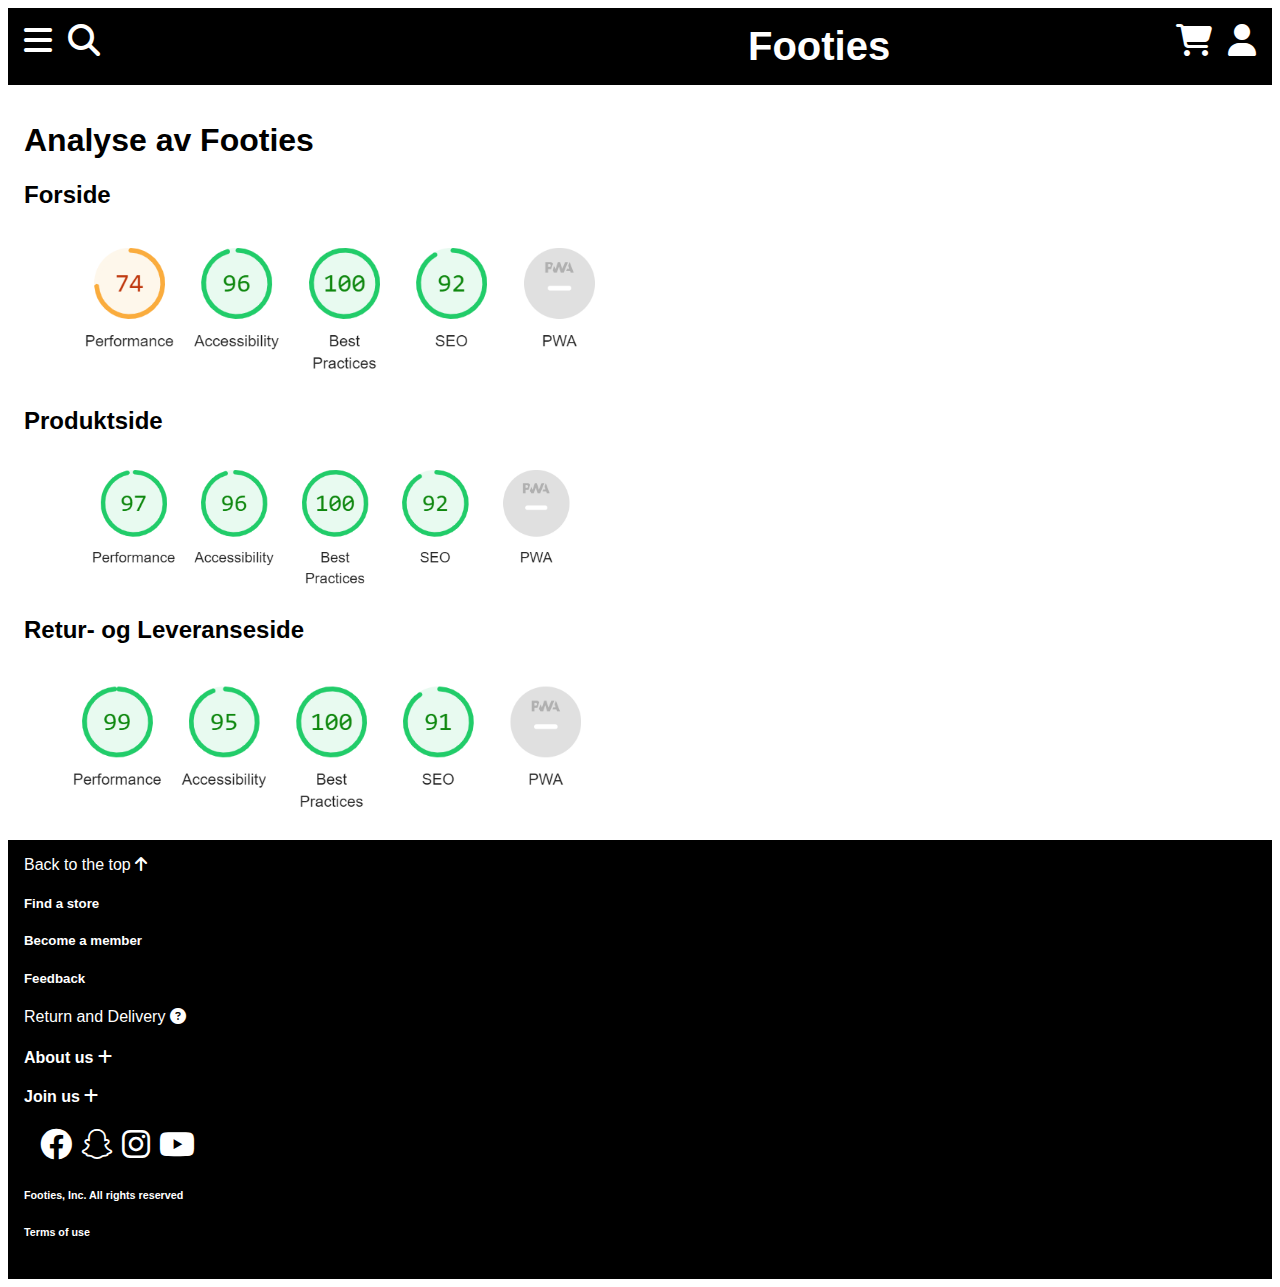
==== html/analyse.html @ 05859569 "Lagde analyseside" ====
<!DOCTYPE html>
<html lang="en">
<head>
    <meta charset="UTF-8">
    <meta name="viewport" content="width=device-width, initial-scale=1.0">
    <link rel="stylesheet" href="css/style.css" type="text/css">
    <link rel="stylesheet" href="https://necolas.github.io/normalize.css/8.0.1/normalize.css" type="text/css">
    <link href="css/font/css/fontawesome.css" rel="stylesheet">
    <link href="css/font/css/brands.css" rel="stylesheet">
    <link href="css/font/css/solid.css" rel="stylesheet">
    <link rel="stylesheet" href="css/style.css" type="text/css">
    <title>Analyse av Footies</title>
</head>
<body>
    <div id="grid-container">
    <header>
        <nav>
            <div>
                <i id="ham" class="fa-solid fa-bars"></i>
                <i id="search" class="fa-solid fa-magnifying-glass"></i>
                <a href="index.html" id="logo">Footies</a>
            </div>
            <div>
                <i id="vogn" class="fa-solid fa-cart-shopping"></i>
                <i class="fa-solid fa-user"></i>
            </div>
            <ul class="navbar">
                <li><a href="index.html">Home</a></li>
                <li><a href="produkt.html">Products</a></li>
                <li><a href="retur.html">Return and delivery</a></li>
                <li><a href="analyse.html">Analyse</a></li>
            </ul>
        </nav> 
    </header>
    <main>
        <h1>Analyse av Footies</h1>
        <Section>
            <h2>Forside</h2>
            <img src="img/Skjermbilde 2023-11-08 145006.png" alt="Lighthouse forside" style="width: 50%;">
        </Section>
        <Section>
            <h2>Produktside</h2>
            <img src="img/Skjermbilde 2023-11-08 145121.png" alt="Lighthouse produktside" style="width: 50%;">
        </Section>
        <Section>
            <h2>Retur- og Leveranseside</h2>
            <img src="img/Skjermbilde 2023-11-08 150251.png" alt="Lighthouse returside" style="width: 50%;">
        </Section>
    </main>
    <footer>
        <section class="backtotop">
            <a href="index.html" id="pageup">Back to the top <i class="fa-solid fa-arrow-up"></i></a>
        </section>
        <section class="Footer-top">
            <h5>Find a store</h5>
            <h5>Become a member</h5>
            <h5>Feedback</h5>
            <a href="retur.html" id="retur">Return and Delivery <i class="fa-solid fa-circle-question"></i></a>
        </section>
        <section class="footer2">
            <h4>About us <i class="fa-solid fa-plus"></i></h4>
            <h4>Join us <i class="fa-solid fa-plus"></i></h4>
        </section>
        <Section class="social-media">
            <i class="fa-brands fa-facebook"></i>
            <i class="fa-brands fa-snapchat"></i>
            <i class="fa-brands fa-instagram"></i>
            <i class="fa-brands fa-youtube"></i>
        </Section>
        <section>
            <h6>Footies, Inc. All rights reserved</h6>
            <h6>Terms of use</h6>
        </section>
    </footer>
    </div>

    <script>
        
        let x = document.querySelector(".navbar")
       
        document.getElementById("ham").addEventListener("click", (e)=>{
            
            if (x.className === "navbar") {
                x.className += " responsive";
            } else {
                x.className = "navbar"
            }
        })
    </script>
</body>
</html>
---- html/css/style.css ----
*{
    box-sizing: border-box;
}

/*designet for iphone 11 pro max */
/*bilder tatt fra pixabay*/
body{
    font-family: Arial, Helvetica, sans-serif;
}

#grid-container{
    display: grid;
    grid-template-areas: "header" "main" "footer";
}

header, main, footer{
    padding: 1rem;
}

header{
    font-size: 1.5rem;
    font-weight: 600;
    grid-area: header;
    background-color: #000;
    text-align: center;
    color: #fff;
}

header nav{
    display: flex;
    justify-content: space-between;
    position: relative;
}

header nav div{
    display: flex;
    gap: 1rem;
    font-size: 2rem;
    text-align: center;
}

#logo{
    text-decoration: none;
    font-size: 2rem;
    text-align: center;
    color: #fff;
    margin-left: 2.5rem;
}  

.navbar{
    display: none;
}

.responsive{
    display: flex;
    flex-direction: row;
    position: absolute;
    background-color: #242424;
    margin: 0;
    padding: 0;
    top: 40px;
    width: 100%;
    list-style: none;
}

.responsive a{
    color: #fff;
    display: inline-block;
    padding: 1rem;
    text-decoration: none;  
}

.flex-section{
    position: relative;
    text-align: center;
}

#shophere{
    font-size: 2rem;
    color: #000;
    position: relative;
    bottom: 60px;
    background-color: #fff;
    border-radius: 10px;
    text-decoration: none;
}

.flex-section-2{
    position: relative;
    text-align: center;
}

#fallsale{
    font-size: 2rem;
    color: #000;
    position: relative;
    bottom: 60px;
    background-color: #fff;
    border-radius: 10px;
    text-decoration: none;
}

.column{
    position: relative;
    text-align: center;
}

#men{
    font-size: 1.5rem;
    color: #000;
    position: relative;
    bottom: 30px;
    background-color: #fff;
    border-radius: 10px;
    text-decoration: none;
}

#women{
    font-size: 1.5rem;
    color: #000;
    position: relative;
    bottom: 30px;
    background-color: #fff;
    border-radius: 10px;
    text-decoration: none;
}

.secondcolumn{
    position: relative;
    text-align: center;
}

#kids{
    font-size: 1.5rem;
    color: #000;
    position: relative;
    bottom: 30px;
    background-color: #fff;
    border-radius: 10px;
    text-decoration: none;
}

#news{
    font-size: 1.5rem;
    color: #000;
    position: relative;
    bottom: 30px;
    background-color: #fff;
    border-radius: 10px;
    text-decoration: none;
}

main{
    grid-area: main;
}

main section img{
    width: 100%;
    max-height: 300px;
    margin-top: 10px;
}

.row{
    display: flex;
}

.column{
    flex: 50%;
    padding: 5px;
}

.secondrow{
    display: flex;
}

.secondcolumn{
    flex: 50%;
    padding: 5px;
}

footer{
    grid-area: footer;
    background-color: #000;
    color: #fff;
}

#retur{
    text-decoration: none;
    color: #fff;
}

#pageup{
    text-decoration: none;
    color: #fff;
}

.social-media{
    font-size: 2rem;
    padding-inline: 1rem;
}

.footer2{
    padding-top: 0.1rem;
}

/* Designet for desktop*/ 
@media only screen and (min-width: 760px) {
    #grid-container{
        grid-template-areas: "header header header" "main main main" "footer footer footer"
    }

    #logo{
        display: flex;
        padding-left: 37rem;
        font-size: 2.5rem;
    }

    .navbar{
        display: none;
    }

    .responsive{
        display: flex;
        flex-direction: row;
        position: absolute;
        background-color: #242424;
        margin: 0;
        padding: 0;
        top: 40px;
        width: 100%;
        list-style: none;
    }
    
    .responsive a{
        color: #fff;
        display: inline-block;
        padding: 1rem;
        text-decoration: none;  
    }

    .startside{
        display: flex;
        flex-direction: row;
    }

    .desktop{
        display: flex;
        flex-direction: row;
        padding: 1rem;
        gap: 1rem;
        text-align: center;
    }

    .flex-section{
        width: 50%;
        padding: 2rem; 
    }

    .flex-section-2{
        width: 50%;
        padding: 2rem;
    }

    .rader{
        flex-direction: row;
        display: flex;
        width: 100%;
        gap: 5rem;
    }

    .fourway{
        display: flex;
        flex-direction: row;
        width: 100%;
        padding: 1rem;
        gap: 2rem;
        float: right;
        color: #fff;
    }

    .secondfourway{
        display: flex;
        flex-direction: row;
        width: 100%;
        padding: 1rem;
        gap: 3rem;
        float: right;
        color: #fff;
    }

    .filter{
        display: none;
    }
}

#filter{
    font-size: 1.5rem;
    color: #fff;
}

#sortby{
    font-size: 1.5rem;
    color: #fff;
}

.rowproducts{
    display: flex;
    color: #fff;
}

.columnproducts{
    flex: 50%;
    padding: 5px;
    line-height: 0.2;
    color: #fff;
}

.rowproducts2{
    display: flex;
    color: #fff;
}

.columnproducts2{
    flex: 50%;
    padding: 5px;
    line-height: 0.2;
    color: #fff;
}

.rowproducts3{
    display: flex;
    color: #fff;
}

.columnproducts3{
    flex: 50%;
    padding: 5px;
    line-height: 0.2;
    color: #fff;
}

.rowproducts4{
    display: flex;
    color: #fff;
}

.columnproducts4{
    flex: 50%;
    padding: 5px;
    line-height: 0.2
}

@media only screen and (max-width: 760px) {
    
    .desktop{
        display: none;
    }

    .filtermenu{
        display: none;
    }

    .sortbymenu{
        display: none;
    }
}
---- html/css/font/css/brands.css ----
/*!
 * Font Awesome Free 6.4.2 by @fontawesome - https://fontawesome.com
 * License - https://fontawesome.com/license/free (Icons: CC BY 4.0, Fonts: SIL OFL 1.1, Code: MIT License)
 * Copyright 2023 Fonticons, Inc.
 */
:root, :host {
  --fa-style-family-brands: 'Font Awesome 6 Brands';
  --fa-font-brands: normal 400 1em/1 'Font Awesome 6 Brands'; }

@font-face {
  font-family: 'Font Awesome 6 Brands';
  font-style: normal;
  font-weight: 400;
  font-display: block;
  src: url("../webfonts/fa-brands-400.woff2") format("woff2"), url("../webfonts/fa-brands-400.ttf") format("truetype"); }

.fab,
.fa-brands {
  font-weight: 400; }

.fa-monero:before {
  content: "\f3d0"; }

.fa-hooli:before {
  content: "\f427"; }

.fa-yelp:before {
  content: "\f1e9"; }

.fa-cc-visa:before {
  content: "\f1f0"; }

.fa-lastfm:before {
  content: "\f202"; }

.fa-shopware:before {
  content: "\f5b5"; }

.fa-creative-commons-nc:before {
  content: "\f4e8"; }

.fa-aws:before {
  content: "\f375"; }

.fa-redhat:before {
  content: "\f7bc"; }

.fa-yoast:before {
  content: "\f2b1"; }

.fa-cloudflare:before {
  content: "\e07d"; }

.fa-ups:before {
  content: "\f7e0"; }

.fa-wpexplorer:before {
  content: "\f2de"; }

.fa-dyalog:before {
  content: "\f399"; }

.fa-bity:before {
  content: "\f37a"; }

.fa-stackpath:before {
  content: "\f842"; }

.fa-buysellads:before {
  content: "\f20d"; }

.fa-first-order:before {
  content: "\f2b0"; }

.fa-modx:before {
  content: "\f285"; }

.fa-guilded:before {
  content: "\e07e"; }

.fa-vnv:before {
  content: "\f40b"; }

.fa-square-js:before {
  content: "\f3b9"; }

.fa-js-square:before {
  content: "\f3b9"; }

.fa-microsoft:before {
  content: "\f3ca"; }

.fa-qq:before {
  content: "\f1d6"; }

.fa-orcid:before {
  content: "\f8d2"; }

.fa-java:before {
  content: "\f4e4"; }

.fa-invision:before {
  content: "\f7b0"; }

.fa-creative-commons-pd-alt:before {
  content: "\f4ed"; }

.fa-centercode:before {
  content: "\f380"; }

.fa-glide-g:before {
  content: "\f2a6"; }

.fa-drupal:before {
  content: "\f1a9"; }

.fa-hire-a-helper:before {
  content: "\f3b0"; }

.fa-creative-commons-by:before {
  content: "\f4e7"; }

.fa-unity:before {
  content: "\e049"; }

.fa-whmcs:before {
  content: "\f40d"; }

.fa-rocketchat:before {
  content: "\f3e8"; }

.fa-vk:before {
  content: "\f189"; }

.fa-untappd:before {
  content: "\f405"; }

.fa-mailchimp:before {
  content: "\f59e"; }

.fa-css3-alt:before {
  content: "\f38b"; }

.fa-square-reddit:before {
  content: "\f1a2"; }

.fa-reddit-square:before {
  content: "\f1a2"; }

.fa-vimeo-v:before {
  content: "\f27d"; }

.fa-contao:before {
  content: "\f26d"; }

.fa-square-font-awesome:before {
  content: "\e5ad"; }

.fa-deskpro:before {
  content: "\f38f"; }

.fa-sistrix:before {
  content: "\f3ee"; }

.fa-square-instagram:before {
  content: "\e055"; }

.fa-instagram-square:before {
  content: "\e055"; }

.fa-battle-net:before {
  content: "\f835"; }

.fa-the-red-yeti:before {
  content: "\f69d"; }

.fa-square-hacker-news:before {
  content: "\f3af"; }

.fa-hacker-news-square:before {
  content: "\f3af"; }

.fa-edge:before {
  content: "\f282"; }

.fa-threads:before {
  content: "\e618"; }

.fa-napster:before {
  content: "\f3d2"; }

.fa-square-snapchat:before {
  content: "\f2ad"; }

.fa-snapchat-square:before {
  content: "\f2ad"; }

.fa-google-plus-g:before {
  content: "\f0d5"; }

.fa-artstation:before {
  content: "\f77a"; }

.fa-markdown:before {
  content: "\f60f"; }

.fa-sourcetree:before {
  content: "\f7d3"; }

.fa-google-plus:before {
  content: "\f2b3"; }

.fa-diaspora:before {
  content: "\f791"; }

.fa-foursquare:before {
  content: "\f180"; }

.fa-stack-overflow:before {
  content: "\f16c"; }

.fa-github-alt:before {
  content: "\f113"; }

.fa-phoenix-squadron:before {
  content: "\f511"; }

.fa-pagelines:before {
  content: "\f18c"; }

.fa-algolia:before {
  content: "\f36c"; }

.fa-red-river:before {
  content: "\f3e3"; }

.fa-creative-commons-sa:before {
  content: "\f4ef"; }

.fa-safari:before {
  content: "\f267"; }

.fa-google:before {
  content: "\f1a0"; }

.fa-square-font-awesome-stroke:before {
  content: "\f35c"; }

.fa-font-awesome-alt:before {
  content: "\f35c"; }

.fa-atlassian:before {
  content: "\f77b"; }

.fa-linkedin-in:before {
  content: "\f0e1"; }

.fa-digital-ocean:before {
  content: "\f391"; }

.fa-nimblr:before {
  content: "\f5a8"; }

.fa-chromecast:before {
  content: "\f838"; }

.fa-evernote:before {
  content: "\f839"; }

.fa-hacker-news:before {
  content: "\f1d4"; }

.fa-creative-commons-sampling:before {
  content: "\f4f0"; }

.fa-adversal:before {
  content: "\f36a"; }

.fa-creative-commons:before {
  content: "\f25e"; }

.fa-watchman-monitoring:before {
  content: "\e087"; }

.fa-fonticons:before {
  content: "\f280"; }

.fa-weixin:before {
  content: "\f1d7"; }

.fa-shirtsinbulk:before {
  content: "\f214"; }

.fa-codepen:before {
  content: "\f1cb"; }

.fa-git-alt:before {
  content: "\f841"; }

.fa-lyft:before {
  content: "\f3c3"; }

.fa-rev:before {
  content: "\f5b2"; }

.fa-windows:before {
  content: "\f17a"; }

.fa-wizards-of-the-coast:before {
  content: "\f730"; }

.fa-square-viadeo:before {
  content: "\f2aa"; }

.fa-viadeo-square:before {
  content: "\f2aa"; }

.fa-meetup:before {
  content: "\f2e0"; }

.fa-centos:before {
  content: "\f789"; }

.fa-adn:before {
  content: "\f170"; }

.fa-cloudsmith:before {
  content: "\f384"; }

.fa-pied-piper-alt:before {
  content: "\f1a8"; }

.fa-square-dribbble:before {
  content: "\f397"; }

.fa-dribbble-square:before {
  content: "\f397"; }

.fa-codiepie:before {
  content: "\f284"; }

.fa-node:before {
  content: "\f419"; }

.fa-mix:before {
  content: "\f3cb"; }

.fa-steam:before {
  content: "\f1b6"; }

.fa-cc-apple-pay:before {
  content: "\f416"; }

.fa-scribd:before {
  content: "\f28a"; }

.fa-debian:before {
  content: "\e60b"; }

.fa-openid:before {
  content: "\f19b"; }

.fa-instalod:before {
  content: "\e081"; }

.fa-expeditedssl:before {
  content: "\f23e"; }

.fa-sellcast:before {
  content: "\f2da"; }

.fa-square-twitter:before {
  content: "\f081"; }

.fa-twitter-square:before {
  content: "\f081"; }

.fa-r-project:before {
  content: "\f4f7"; }

.fa-delicious:before {
  content: "\f1a5"; }

.fa-freebsd:before {
  content: "\f3a4"; }

.fa-vuejs:before {
  content: "\f41f"; }

.fa-accusoft:before {
  content: "\f369"; }

.fa-ioxhost:before {
  content: "\f208"; }

.fa-fonticons-fi:before {
  content: "\f3a2"; }

.fa-app-store:before {
  content: "\f36f"; }

.fa-cc-mastercard:before {
  content: "\f1f1"; }

.fa-itunes-note:before {
  content: "\f3b5"; }

.fa-golang:before {
  content: "\e40f"; }

.fa-kickstarter:before {
  content: "\f3bb"; }

.fa-grav:before {
  content: "\f2d6"; }

.fa-weibo:before {
  content: "\f18a"; }

.fa-uncharted:before {
  content: "\e084"; }

.fa-firstdraft:before {
  content: "\f3a1"; }

.fa-square-youtube:before {
  content: "\f431"; }

.fa-youtube-square:before {
  content: "\f431"; }

.fa-wikipedia-w:before {
  content: "\f266"; }

.fa-wpressr:before {
  content: "\f3e4"; }

.fa-rendact:before {
  content: "\f3e4"; }

.fa-angellist:before {
  content: "\f209"; }

.fa-galactic-republic:before {
  content: "\f50c"; }

.fa-nfc-directional:before {
  content: "\e530"; }

.fa-skype:before {
  content: "\f17e"; }

.fa-joget:before {
  content: "\f3b7"; }

.fa-fedora:before {
  content: "\f798"; }

.fa-stripe-s:before {
  content: "\f42a"; }

.fa-meta:before {
  content: "\e49b"; }

.fa-laravel:before {
  content: "\f3bd"; }

.fa-hotjar:before {
  content: "\f3b1"; }

.fa-bluetooth-b:before {
  content: "\f294"; }

.fa-sticker-mule:before {
  content: "\f3f7"; }

.fa-creative-commons-zero:before {
  content: "\f4f3"; }

.fa-hips:before {
  content: "\f452"; }

.fa-behance:before {
  content: "\f1b4"; }

.fa-reddit:before {
  content: "\f1a1"; }

.fa-discord:before {
  content: "\f392"; }

.fa-chrome:before {
  content: "\f268"; }

.fa-app-store-ios:before {
  content: "\f370"; }

.fa-cc-discover:before {
  content: "\f1f2"; }

.fa-wpbeginner:before {
  content: "\f297"; }

.fa-confluence:before {
  content: "\f78d"; }

.fa-mdb:before {
  content: "\f8ca"; }

.fa-dochub:before {
  content: "\f394"; }

.fa-accessible-icon:before {
  content: "\f368"; }

.fa-ebay:before {
  content: "\f4f4"; }

.fa-amazon:before {
  content: "\f270"; }

.fa-unsplash:before {
  content: "\e07c"; }

.fa-yarn:before {
  content: "\f7e3"; }

.fa-square-steam:before {
  content: "\f1b7"; }

.fa-steam-square:before {
  content: "\f1b7"; }

.fa-500px:before {
  content: "\f26e"; }

.fa-square-vimeo:before {
  content: "\f194"; }

.fa-vimeo-square:before {
  content: "\f194"; }

.fa-asymmetrik:before {
  content: "\f372"; }

.fa-font-awesome:before {
  content: "\f2b4"; }

.fa-font-awesome-flag:before {
  content: "\f2b4"; }

.fa-font-awesome-logo-full:before {
  content: "\f2b4"; }

.fa-gratipay:before {
  content: "\f184"; }

.fa-apple:before {
  content: "\f179"; }

.fa-hive:before {
  content: "\e07f"; }

.fa-gitkraken:before {
  content: "\f3a6"; }

.fa-keybase:before {
  content: "\f4f5"; }

.fa-apple-pay:before {
  content: "\f415"; }

.fa-padlet:before {
  content: "\e4a0"; }

.fa-amazon-pay:before {
  content: "\f42c"; }

.fa-square-github:before {
  content: "\f092"; }

.fa-github-square:before {
  content: "\f092"; }

.fa-stumbleupon:before {
  content: "\f1a4"; }

.fa-fedex:before {
  content: "\f797"; }

.fa-phoenix-framework:before {
  content: "\f3dc"; }

.fa-shopify:before {
  content: "\e057"; }

.fa-neos:before {
  content: "\f612"; }

.fa-square-threads:before {
  content: "\e619"; }

.fa-hackerrank:before {
  content: "\f5f7"; }

.fa-researchgate:before {
  content: "\f4f8"; }

.fa-swift:before {
  content: "\f8e1"; }

.fa-angular:before {
  content: "\f420"; }

.fa-speakap:before {
  content: "\f3f3"; }

.fa-angrycreative:before {
  content: "\f36e"; }

.fa-y-combinator:before {
  content: "\f23b"; }

.fa-empire:before {
  content: "\f1d1"; }

.fa-envira:before {
  content: "\f299"; }

.fa-square-gitlab:before {
  content: "\e5ae"; }

.fa-gitlab-square:before {
  content: "\e5ae"; }

.fa-studiovinari:before {
  content: "\f3f8"; }

.fa-pied-piper:before {
  content: "\f2ae"; }

.fa-wordpress:before {
  content: "\f19a"; }

.fa-product-hunt:before {
  content: "\f288"; }

.fa-firefox:before {
  content: "\f269"; }

.fa-linode:before {
  content: "\f2b8"; }

.fa-goodreads:before {
  content: "\f3a8"; }

.fa-square-odnoklassniki:before {
  content: "\f264"; }

.fa-odnoklassniki-square:before {
  content: "\f264"; }

.fa-jsfiddle:before {
  content: "\f1cc"; }

.fa-sith:before {
  content: "\f512"; }

.fa-themeisle:before {
  content: "\f2b2"; }

.fa-page4:before {
  content: "\f3d7"; }

.fa-hashnode:before {
  content: "\e499"; }

.fa-react:before {
  content: "\f41b"; }

.fa-cc-paypal:before {
  content: "\f1f4"; }

.fa-squarespace:before {
  content: "\f5be"; }

.fa-cc-stripe:before {
  content: "\f1f5"; }

.fa-creative-commons-share:before {
  content: "\f4f2"; }

.fa-bitcoin:before {
  content: "\f379"; }

.fa-keycdn:before {
  content: "\f3ba"; }

.fa-opera:before {
  content: "\f26a"; }

.fa-itch-io:before {
  content: "\f83a"; }

.fa-umbraco:before {
  content: "\f8e8"; }

.fa-galactic-senate:before {
  content: "\f50d"; }

.fa-ubuntu:before {
  content: "\f7df"; }

.fa-draft2digital:before {
  content: "\f396"; }

.fa-stripe:before {
  content: "\f429"; }

.fa-houzz:before {
  content: "\f27c"; }

.fa-gg:before {
  content: "\f260"; }

.fa-dhl:before {
  content: "\f790"; }

.fa-square-pinterest:before {
  content: "\f0d3"; }

.fa-pinterest-square:before {
  content: "\f0d3"; }

.fa-xing:before {
  content: "\f168"; }

.fa-blackberry:before {
  content: "\f37b"; }

.fa-creative-commons-pd:before {
  content: "\f4ec"; }

.fa-playstation:before {
  content: "\f3df"; }

.fa-quinscape:before {
  content: "\f459"; }

.fa-less:before {
  content: "\f41d"; }

.fa-blogger-b:before {
  content: "\f37d"; }

.fa-opencart:before {
  content: "\f23d"; }

.fa-vine:before {
  content: "\f1ca"; }

.fa-paypal:before {
  content: "\f1ed"; }

.fa-gitlab:before {
  content: "\f296"; }

.fa-typo3:before {
  content: "\f42b"; }

.fa-reddit-alien:before {
  content: "\f281"; }

.fa-yahoo:before {
  content: "\f19e"; }

.fa-dailymotion:before {
  content: "\e052"; }

.fa-affiliatetheme:before {
  content: "\f36b"; }

.fa-pied-piper-pp:before {
  content: "\f1a7"; }

.fa-bootstrap:before {
  content: "\f836"; }

.fa-odnoklassniki:before {
  content: "\f263"; }

.fa-nfc-symbol:before {
  content: "\e531"; }

.fa-ethereum:before {
  content: "\f42e"; }

.fa-speaker-deck:before {
  content: "\f83c"; }

.fa-creative-commons-nc-eu:before {
  content: "\f4e9"; }

.fa-patreon:before {
  content: "\f3d9"; }

.fa-avianex:before {
  content: "\f374"; }

.fa-ello:before {
  content: "\f5f1"; }

.fa-gofore:before {
  content: "\f3a7"; }

.fa-bimobject:before {
  content: "\f378"; }

.fa-facebook-f:before {
  content: "\f39e"; }

.fa-square-google-plus:before {
  content: "\f0d4"; }

.fa-google-plus-square:before {
  content: "\f0d4"; }

.fa-mandalorian:before {
  content: "\f50f"; }

.fa-first-order-alt:before {
  content: "\f50a"; }

.fa-osi:before {
  content: "\f41a"; }

.fa-google-wallet:before {
  content: "\f1ee"; }

.fa-d-and-d-beyond:before {
  content: "\f6ca"; }

.fa-periscope:before {
  content: "\f3da"; }

.fa-fulcrum:before {
  content: "\f50b"; }

.fa-cloudscale:before {
  content: "\f383"; }

.fa-forumbee:before {
  content: "\f211"; }

.fa-mizuni:before {
  content: "\f3cc"; }

.fa-schlix:before {
  content: "\f3ea"; }

.fa-square-xing:before {
  content: "\f169"; }

.fa-xing-square:before {
  content: "\f169"; }

.fa-bandcamp:before {
  content: "\f2d5"; }

.fa-wpforms:before {
  content: "\f298"; }

.fa-cloudversify:before {
  content: "\f385"; }

.fa-usps:before {
  content: "\f7e1"; }

.fa-megaport:before {
  content: "\f5a3"; }

.fa-magento:before {
  content: "\f3c4"; }

.fa-spotify:before {
  content: "\f1bc"; }

.fa-optin-monster:before {
  content: "\f23c"; }

.fa-fly:before {
  content: "\f417"; }

.fa-aviato:before {
  content: "\f421"; }

.fa-itunes:before {
  content: "\f3b4"; }

.fa-cuttlefish:before {
  content: "\f38c"; }

.fa-blogger:before {
  content: "\f37c"; }

.fa-flickr:before {
  content: "\f16e"; }

.fa-viber:before {
  content: "\f409"; }

.fa-soundcloud:before {
  content: "\f1be"; }

.fa-digg:before {
  content: "\f1a6"; }

.fa-tencent-weibo:before {
  content: "\f1d5"; }

.fa-symfony:before {
  content: "\f83d"; }

.fa-maxcdn:before {
  content: "\f136"; }

.fa-etsy:before {
  content: "\f2d7"; }

.fa-facebook-messenger:before {
  content: "\f39f"; }

.fa-audible:before {
  content: "\f373"; }

.fa-think-peaks:before {
  content: "\f731"; }

.fa-bilibili:before {
  content: "\e3d9"; }

.fa-erlang:before {
  content: "\f39d"; }

.fa-x-twitter:before {
  content: "\e61b"; }

.fa-cotton-bureau:before {
  content: "\f89e"; }

.fa-dashcube:before {
  content: "\f210"; }

.fa-42-group:before {
  content: "\e080"; }

.fa-innosoft:before {
  content: "\e080"; }

.fa-stack-exchange:before {
  content: "\f18d"; }

.fa-elementor:before {
  content: "\f430"; }

.fa-square-pied-piper:before {
  content: "\e01e"; }

.fa-pied-piper-square:before {
  content: "\e01e"; }

.fa-creative-commons-nd:before {
  content: "\f4eb"; }

.fa-palfed:before {
  content: "\f3d8"; }

.fa-superpowers:before {
  content: "\f2dd"; }

.fa-resolving:before {
  content: "\f3e7"; }

.fa-xbox:before {
  content: "\f412"; }

.fa-searchengin:before {
  content: "\f3eb"; }

.fa-tiktok:before {
  content: "\e07b"; }

.fa-square-facebook:before {
  content: "\f082"; }

.fa-facebook-square:before {
  content: "\f082"; }

.fa-renren:before {
  content: "\f18b"; }

.fa-linux:before {
  content: "\f17c"; }

.fa-glide:before {
  content: "\f2a5"; }

.fa-linkedin:before {
  content: "\f08c"; }

.fa-hubspot:before {
  content: "\f3b2"; }

.fa-deploydog:before {
  content: "\f38e"; }

.fa-twitch:before {
  content: "\f1e8"; }

.fa-ravelry:before {
  content: "\f2d9"; }

.fa-mixer:before {
  content: "\e056"; }

.fa-square-lastfm:before {
  content: "\f203"; }

.fa-lastfm-square:before {
  content: "\f203"; }

.fa-vimeo:before {
  content: "\f40a"; }

.fa-mendeley:before {
  content: "\f7b3"; }

.fa-uniregistry:before {
  content: "\f404"; }

.fa-figma:before {
  content: "\f799"; }

.fa-creative-commons-remix:before {
  content: "\f4ee"; }

.fa-cc-amazon-pay:before {
  content: "\f42d"; }

.fa-dropbox:before {
  content: "\f16b"; }

.fa-instagram:before {
  content: "\f16d"; }

.fa-cmplid:before {
  content: "\e360"; }

.fa-facebook:before {
  content: "\f09a"; }

.fa-gripfire:before {
  content: "\f3ac"; }

.fa-jedi-order:before {
  content: "\f50e"; }

.fa-uikit:before {
  content: "\f403"; }

.fa-fort-awesome-alt:before {
  content: "\f3a3"; }

.fa-phabricator:before {
  content: "\f3db"; }

.fa-ussunnah:before {
  content: "\f407"; }

.fa-earlybirds:before {
  content: "\f39a"; }

.fa-trade-federation:before {
  content: "\f513"; }

.fa-autoprefixer:before {
  content: "\f41c"; }

.fa-whatsapp:before {
  content: "\f232"; }

.fa-slideshare:before {
  content: "\f1e7"; }

.fa-google-play:before {
  content: "\f3ab"; }

.fa-viadeo:before {
  content: "\f2a9"; }

.fa-line:before {
  content: "\f3c0"; }

.fa-google-drive:before {
  content: "\f3aa"; }

.fa-servicestack:before {
  content: "\f3ec"; }

.fa-simplybuilt:before {
  content: "\f215"; }

.fa-bitbucket:before {
  content: "\f171"; }

.fa-imdb:before {
  content: "\f2d8"; }

.fa-deezer:before {
  content: "\e077"; }

.fa-raspberry-pi:before {
  content: "\f7bb"; }

.fa-jira:before {
  content: "\f7b1"; }

.fa-docker:before {
  content: "\f395"; }

.fa-screenpal:before {
  content: "\e570"; }

.fa-bluetooth:before {
  content: "\f293"; }

.fa-gitter:before {
  content: "\f426"; }

.fa-d-and-d:before {
  content: "\f38d"; }

.fa-microblog:before {
  content: "\e01a"; }

.fa-cc-diners-club:before {
  content: "\f24c"; }

.fa-gg-circle:before {
  content: "\f261"; }

.fa-pied-piper-hat:before {
  content: "\f4e5"; }

.fa-kickstarter-k:before {
  content: "\f3bc"; }

.fa-yandex:before {
  content: "\f413"; }

.fa-readme:before {
  content: "\f4d5"; }

.fa-html5:before {
  content: "\f13b"; }

.fa-sellsy:before {
  content: "\f213"; }

.fa-sass:before {
  content: "\f41e"; }

.fa-wirsindhandwerk:before {
  content: "\e2d0"; }

.fa-wsh:before {
  content: "\e2d0"; }

.fa-buromobelexperte:before {
  content: "\f37f"; }

.fa-salesforce:before {
  content: "\f83b"; }

.fa-octopus-deploy:before {
  content: "\e082"; }

.fa-medapps:before {
  content: "\f3c6"; }

.fa-ns8:before {
  content: "\f3d5"; }

.fa-pinterest-p:before {
  content: "\f231"; }

.fa-apper:before {
  content: "\f371"; }

.fa-fort-awesome:before {
  content: "\f286"; }

.fa-waze:before {
  content: "\f83f"; }

.fa-cc-jcb:before {
  content: "\f24b"; }

.fa-snapchat:before {
  content: "\f2ab"; }

.fa-snapchat-ghost:before {
  content: "\f2ab"; }

.fa-fantasy-flight-games:before {
  content: "\f6dc"; }

.fa-rust:before {
  content: "\e07a"; }

.fa-wix:before {
  content: "\f5cf"; }

.fa-square-behance:before {
  content: "\f1b5"; }

.fa-behance-square:before {
  content: "\f1b5"; }

.fa-supple:before {
  content: "\f3f9"; }

.fa-rebel:before {
  content: "\f1d0"; }

.fa-css3:before {
  content: "\f13c"; }

.fa-staylinked:before {
  content: "\f3f5"; }

.fa-kaggle:before {
  content: "\f5fa"; }

.fa-space-awesome:before {
  content: "\e5ac"; }

.fa-deviantart:before {
  content: "\f1bd"; }

.fa-cpanel:before {
  content: "\f388"; }

.fa-goodreads-g:before {
  content: "\f3a9"; }

.fa-square-git:before {
  content: "\f1d2"; }

.fa-git-square:before {
  content: "\f1d2"; }

.fa-square-tumblr:before {
  content: "\f174"; }

.fa-tumblr-square:before {
  content: "\f174"; }

.fa-trello:before {
  content: "\f181"; }

.fa-creative-commons-nc-jp:before {
  content: "\f4ea"; }

.fa-get-pocket:before {
  content: "\f265"; }

.fa-perbyte:before {
  content: "\e083"; }

.fa-grunt:before {
  content: "\f3ad"; }

.fa-weebly:before {
  content: "\f5cc"; }

.fa-connectdevelop:before {
  content: "\f20e"; }

.fa-leanpub:before {
  content: "\f212"; }

.fa-black-tie:before {
  content: "\f27e"; }

.fa-themeco:before {
  content: "\f5c6"; }

.fa-python:before {
  content: "\f3e2"; }

.fa-android:before {
  content: "\f17b"; }

.fa-bots:before {
  content: "\e340"; }

.fa-free-code-camp:before {
  content: "\f2c5"; }

.fa-hornbill:before {
  content: "\f592"; }

.fa-js:before {
  content: "\f3b8"; }

.fa-ideal:before {
  content: "\e013"; }

.fa-git:before {
  content: "\f1d3"; }

.fa-dev:before {
  content: "\f6cc"; }

.fa-sketch:before {
  content: "\f7c6"; }

.fa-yandex-international:before {
  content: "\f414"; }

.fa-cc-amex:before {
  content: "\f1f3"; }

.fa-uber:before {
  content: "\f402"; }

.fa-github:before {
  content: "\f09b"; }

.fa-php:before {
  content: "\f457"; }

.fa-alipay:before {
  content: "\f642"; }

.fa-youtube:before {
  content: "\f167"; }

.fa-skyatlas:before {
  content: "\f216"; }

.fa-firefox-browser:before {
  content: "\e007"; }

.fa-replyd:before {
  content: "\f3e6"; }

.fa-suse:before {
  content: "\f7d6"; }

.fa-jenkins:before {
  content: "\f3b6"; }

.fa-twitter:before {
  content: "\f099"; }

.fa-rockrms:before {
  content: "\f3e9"; }

.fa-pinterest:before {
  content: "\f0d2"; }

.fa-buffer:before {
  content: "\f837"; }

.fa-npm:before {
  content: "\f3d4"; }

.fa-yammer:before {
  content: "\f840"; }

.fa-btc:before {
  content: "\f15a"; }

.fa-dribbble:before {
  content: "\f17d"; }

.fa-stumbleupon-circle:before {
  content: "\f1a3"; }

.fa-internet-explorer:before {
  content: "\f26b"; }

.fa-stubber:before {
  content: "\e5c7"; }

.fa-telegram:before {
  content: "\f2c6"; }

.fa-telegram-plane:before {
  content: "\f2c6"; }

.fa-old-republic:before {
  content: "\f510"; }

.fa-odysee:before {
  content: "\e5c6"; }

.fa-square-whatsapp:before {
  content: "\f40c"; }

.fa-whatsapp-square:before {
  content: "\f40c"; }

.fa-node-js:before {
  content: "\f3d3"; }

.fa-edge-legacy:before {
  content: "\e078"; }

.fa-slack:before {
  content: "\f198"; }

.fa-slack-hash:before {
  content: "\f198"; }

.fa-medrt:before {
  content: "\f3c8"; }

.fa-usb:before {
  content: "\f287"; }

.fa-tumblr:before {
  content: "\f173"; }

.fa-vaadin:before {
  content: "\f408"; }

.fa-quora:before {
  content: "\f2c4"; }

.fa-square-x-twitter:before {
  content: "\e61a"; }

.fa-reacteurope:before {
  content: "\f75d"; }

.fa-medium:before {
  content: "\f23a"; }

.fa-medium-m:before {
  content: "\f23a"; }

.fa-amilia:before {
  content: "\f36d"; }

.fa-mixcloud:before {
  content: "\f289"; }

.fa-flipboard:before {
  content: "\f44d"; }

.fa-viacoin:before {
  content: "\f237"; }

.fa-critical-role:before {
  content: "\f6c9"; }

.fa-sitrox:before {
  content: "\e44a"; }

.fa-discourse:before {
  content: "\f393"; }

.fa-joomla:before {
  content: "\f1aa"; }

.fa-mastodon:before {
  content: "\f4f6"; }

.fa-airbnb:before {
  content: "\f834"; }

.fa-wolf-pack-battalion:before {
  content: "\f514"; }

.fa-buy-n-large:before {
  content: "\f8a6"; }

.fa-gulp:before {
  content: "\f3ae"; }

.fa-creative-commons-sampling-plus:before {
  content: "\f4f1"; }

.fa-strava:before {
  content: "\f428"; }

.fa-ember:before {
  content: "\f423"; }

.fa-canadian-maple-leaf:before {
  content: "\f785"; }

.fa-teamspeak:before {
  content: "\f4f9"; }

.fa-pushed:before {
  content: "\f3e1"; }

.fa-wordpress-simple:before {
  content: "\f411"; }

.fa-nutritionix:before {
  content: "\f3d6"; }

.fa-wodu:before {
  content: "\e088"; }

.fa-google-pay:before {
  content: "\e079"; }

.fa-intercom:before {
  content: "\f7af"; }

.fa-zhihu:before {
  content: "\f63f"; }

.fa-korvue:before {
  content: "\f42f"; }

.fa-pix:before {
  content: "\e43a"; }

.fa-steam-symbol:before {
  content: "\f3f6"; }
---- html/css/font/css/solid.css ----
/*!
 * Font Awesome Free 6.4.2 by @fontawesome - https://fontawesome.com
 * License - https://fontawesome.com/license/free (Icons: CC BY 4.0, Fonts: SIL OFL 1.1, Code: MIT License)
 * Copyright 2023 Fonticons, Inc.
 */
:root, :host {
  --fa-style-family-classic: 'Font Awesome 6 Free';
  --fa-font-solid: normal 900 1em/1 'Font Awesome 6 Free'; }

@font-face {
  font-family: 'Font Awesome 6 Free';
  font-style: normal;
  font-weight: 900;
  font-display: block;
  src: url("../webfonts/fa-solid-900.woff2") format("woff2"), url("../webfonts/fa-solid-900.ttf") format("truetype"); }

.fas,
.fa-solid {
  font-weight: 900; }
---- html/css/style.css ----
*{
    box-sizing: border-box;
}

/*designet for iphone 11 pro max */
/*bilder tatt fra pixabay*/
body{
    font-family: Arial, Helvetica, sans-serif;
}

#grid-container{
    display: grid;
    grid-template-areas: "header" "main" "footer";
}

header, main, footer{
    padding: 1rem;
}

header{
    font-size: 1.5rem;
    font-weight: 600;
    grid-area: header;
    background-color: #000;
    text-align: center;
    color: #fff;
}

header nav{
    display: flex;
    justify-content: space-between;
    position: relative;
}

header nav div{
    display: flex;
    gap: 1rem;
    font-size: 2rem;
    text-align: center;
}

#logo{
    text-decoration: none;
    font-size: 2rem;
    text-align: center;
    color: #fff;
    margin-left: 2.5rem;
}  

.navbar{
    display: none;
}

.responsive{
    display: flex;
    flex-direction: row;
    position: absolute;
    background-color: #242424;
    margin: 0;
    padding: 0;
    top: 40px;
    width: 100%;
    list-style: none;
}

.responsive a{
    color: #fff;
    display: inline-block;
    padding: 1rem;
    text-decoration: none;  
}

.flex-section{
    position: relative;
    text-align: center;
}

#shophere{
    font-size: 2rem;
    color: #000;
    position: relative;
    bottom: 60px;
    background-color: #fff;
    border-radius: 10px;
    text-decoration: none;
}

.flex-section-2{
    position: relative;
    text-align: center;
}

#fallsale{
    font-size: 2rem;
    color: #000;
    position: relative;
    bottom: 60px;
    background-color: #fff;
    border-radius: 10px;
    text-decoration: none;
}

.column{
    position: relative;
    text-align: center;
}

#men{
    font-size: 1.5rem;
    color: #000;
    position: relative;
    bottom: 30px;
    background-color: #fff;
    border-radius: 10px;
    text-decoration: none;
}

#women{
    font-size: 1.5rem;
    color: #000;
    position: relative;
    bottom: 30px;
    background-color: #fff;
    border-radius: 10px;
    text-decoration: none;
}

.secondcolumn{
    position: relative;
    text-align: center;
}

#kids{
    font-size: 1.5rem;
    color: #000;
    position: relative;
    bottom: 30px;
    background-color: #fff;
    border-radius: 10px;
    text-decoration: none;
}

#news{
    font-size: 1.5rem;
    color: #000;
    position: relative;
    bottom: 30px;
    background-color: #fff;
    border-radius: 10px;
    text-decoration: none;
}

main{
    grid-area: main;
}

main section img{
    width: 100%;
    max-height: 300px;
    margin-top: 10px;
}

.row{
    display: flex;
}

.column{
    flex: 50%;
    padding: 5px;
}

.secondrow{
    display: flex;
}

.secondcolumn{
    flex: 50%;
    padding: 5px;
}

footer{
    grid-area: footer;
    background-color: #000;
    color: #fff;
}

#retur{
    text-decoration: none;
    color: #fff;
}

#pageup{
    text-decoration: none;
    color: #fff;
}

.social-media{
    font-size: 2rem;
    padding-inline: 1rem;
}

.footer2{
    padding-top: 0.1rem;
}

/* Designet for desktop*/ 
@media only screen and (min-width: 760px) {
    #grid-container{
        grid-template-areas: "header header header" "main main main" "footer footer footer"
    }

    #logo{
        display: flex;
        padding-left: 37rem;
        font-size: 2.5rem;
    }

    .navbar{
        display: none;
    }

    .responsive{
        display: flex;
        flex-direction: row;
        position: absolute;
        background-color: #242424;
        margin: 0;
        padding: 0;
        top: 40px;
        width: 100%;
        list-style: none;
    }
    
    .responsive a{
        color: #fff;
        display: inline-block;
        padding: 1rem;
        text-decoration: none;  
    }

    .startside{
        display: flex;
        flex-direction: row;
    }

    .desktop{
        display: flex;
        flex-direction: row;
        padding: 1rem;
        gap: 1rem;
        text-align: center;
    }

    .flex-section{
        width: 50%;
        padding: 2rem; 
    }

    .flex-section-2{
        width: 50%;
        padding: 2rem;
    }

    .rader{
        flex-direction: row;
        display: flex;
        width: 100%;
        gap: 5rem;
    }

    .fourway{
        display: flex;
        flex-direction: row;
        width: 100%;
        padding: 1rem;
        gap: 2rem;
        float: right;
        color: #fff;
    }

    .secondfourway{
        display: flex;
        flex-direction: row;
        width: 100%;
        padding: 1rem;
        gap: 3rem;
        float: right;
        color: #fff;
    }

    .filter{
        display: none;
    }
}

#filter{
    font-size: 1.5rem;
    color: #fff;
}

#sortby{
    font-size: 1.5rem;
    color: #fff;
}

.rowproducts{
    display: flex;
    color: #fff;
}

.columnproducts{
    flex: 50%;
    padding: 5px;
    line-height: 0.2;
    color: #fff;
}

.rowproducts2{
    display: flex;
    color: #fff;
}

.columnproducts2{
    flex: 50%;
    padding: 5px;
    line-height: 0.2;
    color: #fff;
}

.rowproducts3{
    display: flex;
    color: #fff;
}

.columnproducts3{
    flex: 50%;
    padding: 5px;
    line-height: 0.2;
    color: #fff;
}

.rowproducts4{
    display: flex;
    color: #fff;
}

.columnproducts4{
    flex: 50%;
    padding: 5px;
    line-height: 0.2
}

@media only screen and (max-width: 760px) {
    
    .desktop{
        display: none;
    }

    .filtermenu{
        display: none;
    }

    .sortbymenu{
        display: none;
    }
}
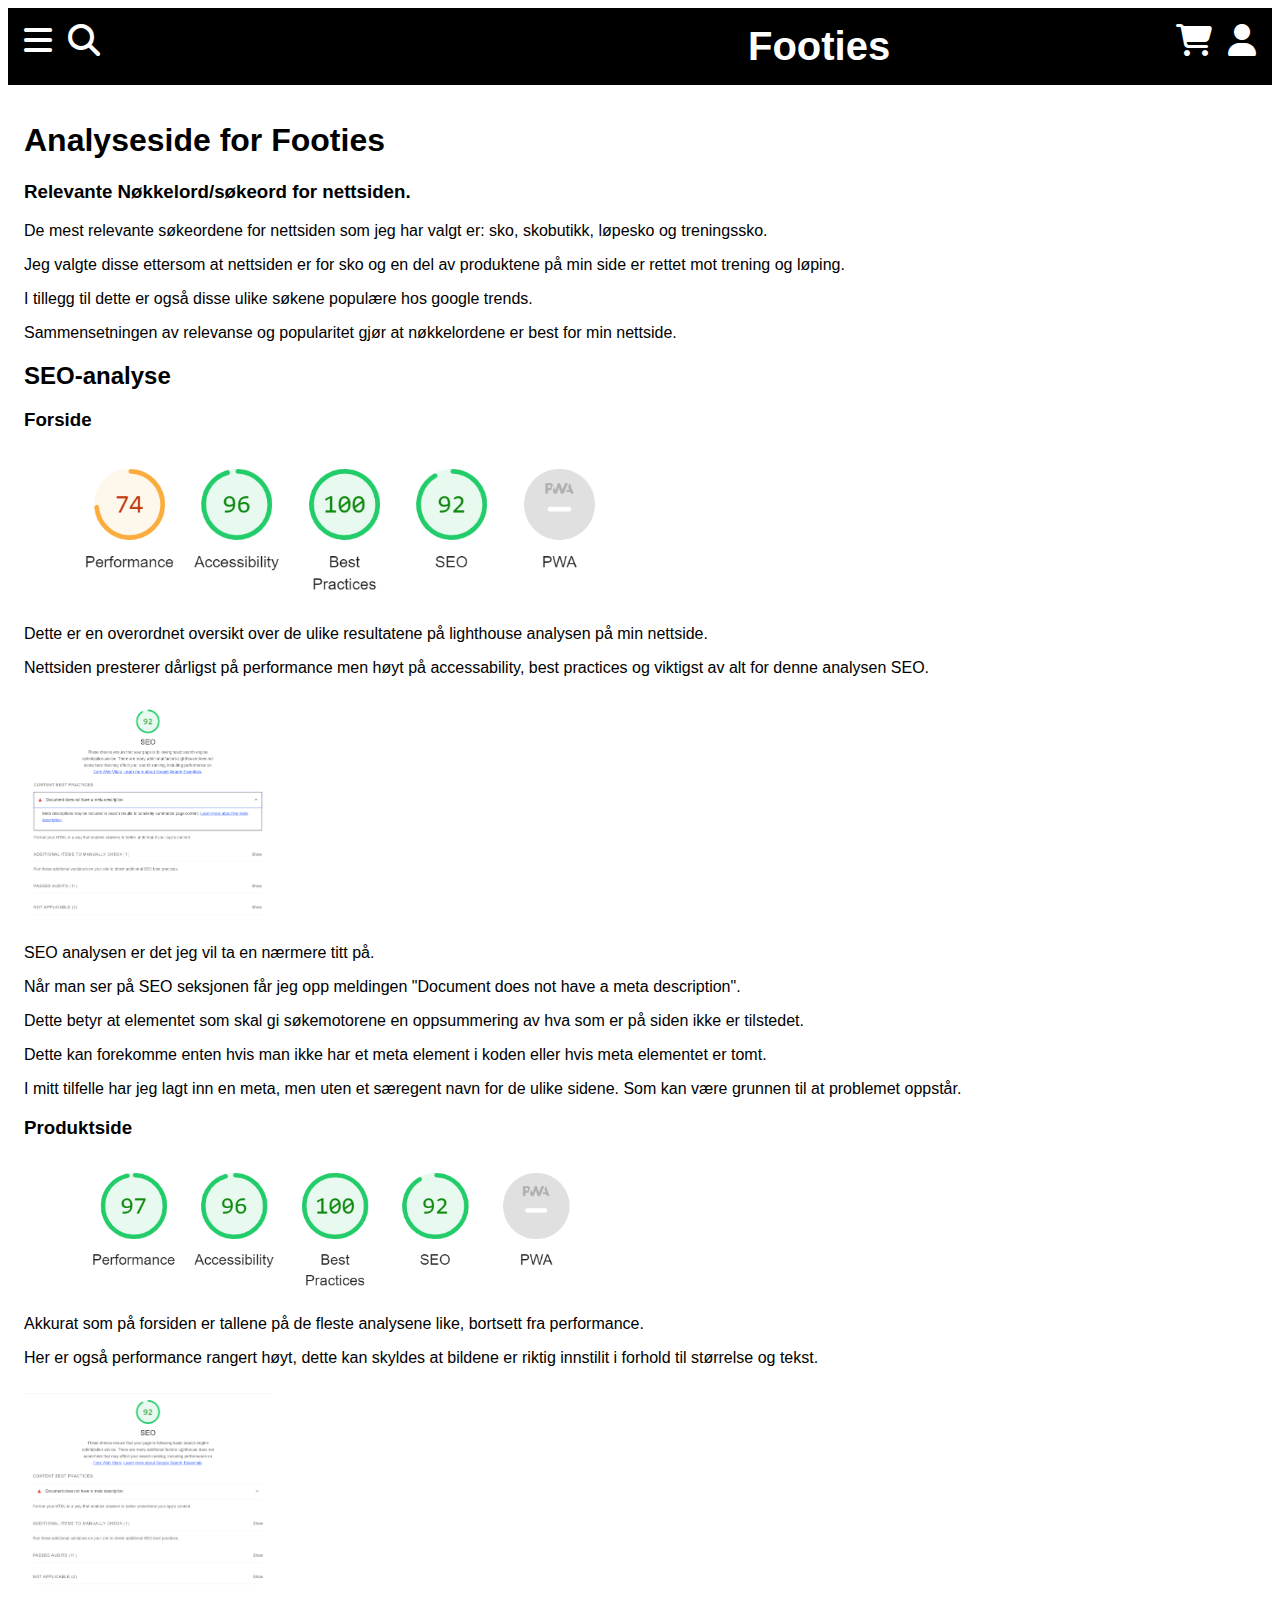
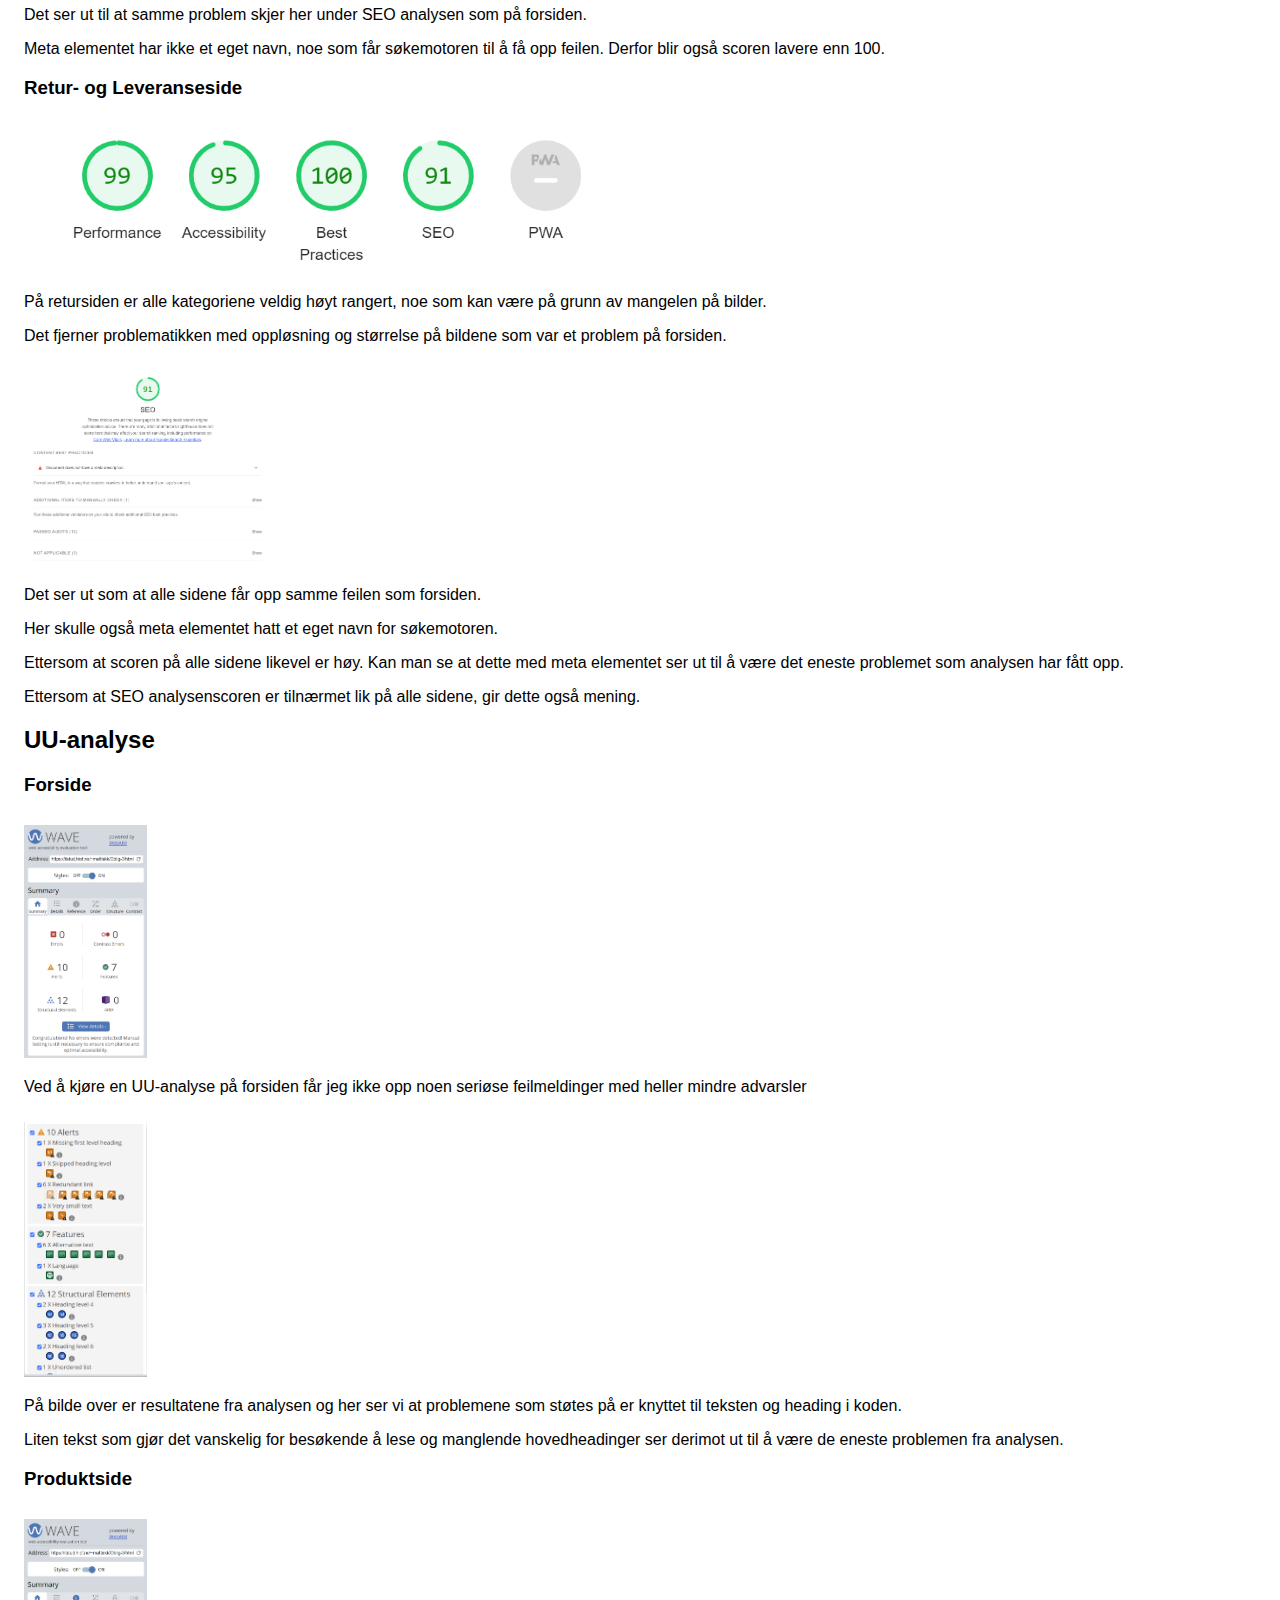
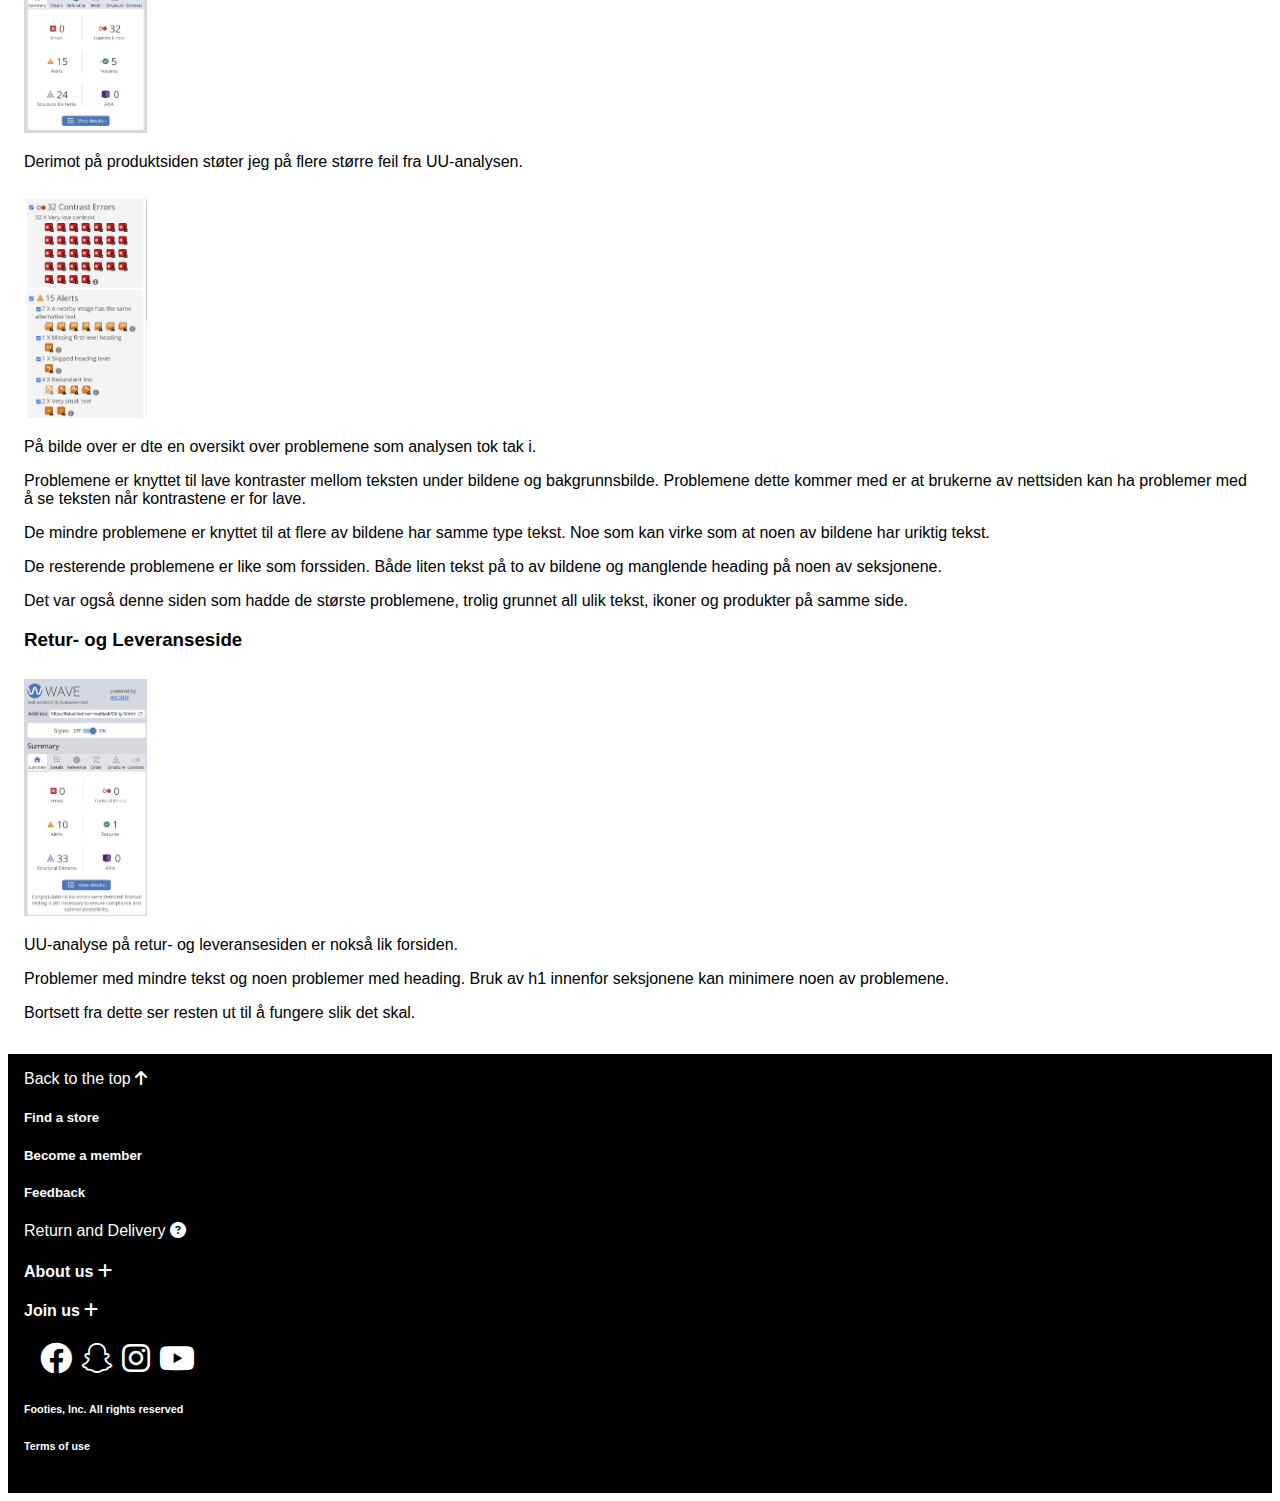
==== commit 253a3f02: "gjorde masse endringer" ====
--- a/html/analyse.html
+++ b/html/analyse.html
@@ -33,18 +33,75 @@
         </nav> 
     </header>
     <main>
-        <h1>Analyse av Footies</h1>
+        <h1>Analyseside for Footies</h1>
+        <h3>Relevante Nøkkelord/søkeord for nettsiden.</h3>
+        <p>De mest relevante søkeordene for nettsiden som jeg har valgt er: sko, skobutikk, løpesko og treningssko.</p>
+        <p>Jeg valgte disse ettersom at nettsiden er for sko og en del av produktene på min side er rettet mot trening og løping.</p>
+        <p>I tillegg til dette er også disse ulike søkene populære hos google trends.</p>
+        <p>Sammensetningen av relevanse og popularitet gjør at nøkkelordene er best for min nettside.</p>
         <Section>
-            <h2>Forside</h2>
-            <img src="img/Skjermbilde 2023-11-08 145006.png" alt="Lighthouse forside" style="width: 50%;">
+            <h2>SEO-analyse</h2>
+            <Section>
+                <h3>Forside</h3>
+                <img src="img/Skjermbilde 2023-11-08 145006.png" alt="Lighthouse forside" style="width: 50%;">
+                <p>Dette er en overordnet oversikt over de ulike resultatene på lighthouse analysen på min nettside.</p>
+                <p>Nettsiden presterer dårligst på performance men høyt på accessability, best practices og viktigst av alt for denne analysen SEO.</p>
+                <img src="img/Skjermbilde 2023-11-08 144440.png" alt="SEO forside" style="width: 20%;">
+                <p>SEO analysen er det jeg vil ta en nærmere titt på.</p>
+                <p>Når man ser på SEO seksjonen får jeg opp meldingen "Document does not have a meta description".</p>
+                <p>Dette betyr at elementet som skal gi søkemotorene en oppsummering av hva som er på siden ikke er tilstedet.</p>
+                <p>Dette kan forekomme enten hvis man ikke har et meta element i koden eller hvis meta elementet er tomt.</p>
+                <p>I mitt tilfelle har jeg lagt inn en meta, men uten et særegent navn for de ulike sidene. Som kan være grunnen til at problemet oppstår.</p>
+            </Section>
+            <Section>
+                <h3>Produktside</h3>
+                <img src="img/Skjermbilde 2023-11-08 145121.png" alt="Lighthouse produktside" style="width: 50%;">
+                <p>Akkurat som på forsiden er tallene på de fleste analysene like, bortsett fra performance.</p>
+                <p>Her er også performance rangert høyt, dette kan skyldes at bildene er riktig innstilit i forhold til størrelse og tekst.</p>
+                <img src="img/Skjermbilde 2023-11-08 145436.png" alt="SEO produktside" style="width: 20%;">
+                <p>Det ser ut til at samme problem skjer her under SEO analysen som på forsiden.</p>
+                <p>Meta elementet har ikke et eget navn, noe som får søkemotoren til å få opp feilen. Derfor blir også scoren lavere enn 100.</p>
+            </Section>
+            <Section>
+                <h3>Retur- og Leveranseside</h3>
+                <img src="img/Skjermbilde 2023-11-08 150251.png" alt="Lighthouse returside" style="width: 50%;">
+                <p>På retursiden er alle kategoriene veldig høyt rangert, noe som kan være på grunn av mangelen på bilder.</p>
+                <p>Det fjerner problematikken med oppløsning og størrelse på bildene som var et problem på forsiden.</p>
+                <img src="img/Skjermbilde 2023-11-08 152548.png" alt="SEO retur" style="width: 20%;">
+                <p>Det ser ut som at alle sidene får opp samme feilen som forsiden.</p>
+                <p>Her skulle også meta elementet hatt et eget navn for søkemotoren.</p>
+                <p>Ettersom at scoren på alle sidene likevel er høy. Kan man se at dette med meta elementet ser ut til å være det eneste problemet som analysen har fått opp.</p>
+                <p>Ettersom at SEO analysenscoren er tilnærmet lik på alle sidene, gir dette også mening.</p>
+            </Section>
         </Section>
         <Section>
-            <h2>Produktside</h2>
-            <img src="img/Skjermbilde 2023-11-08 145121.png" alt="Lighthouse produktside" style="width: 50%;">
-        </Section>
-        <Section>
-            <h2>Retur- og Leveranseside</h2>
-            <img src="img/Skjermbilde 2023-11-08 150251.png" alt="Lighthouse returside" style="width: 50%;">
+            <h2>UU-analyse</h2>
+            <section>
+                <h3>Forside</h3>
+                <img src="img/Skjermbilde 2023-11-09 130511.png" alt="UU forside" style="width: 10%;">
+                <p>Ved å kjøre en UU-analyse på forsiden får jeg ikke opp noen seriøse feilmeldinger med heller mindre advarsler</p>
+                <img src="img/Skjermbilde 2023-11-09 130544.png" alt="UU feil" style="width: 10%;">
+                <p>På bilde over er resultatene fra analysen og her ser vi at problemene som støtes på er knyttet til teksten og heading i koden.</p>
+                <p>Liten tekst som gjør det vanskelig for besøkende å lese og manglende hovedheadinger ser derimot ut til å være de eneste problemen fra analysen.</p>
+            </section>
+            <Section>
+                <h3>Produktside</h3>
+                <img src="img/Skjermbilde 2023-11-09 130638.png" alt="UU produktside" style="width: 10%;">
+                <p>Derimot på produktsiden støter jeg på flere større feil fra UU-analysen.</p>
+                <img src="img/Skjermbilde 2023-11-09 130713.png" alt="UU feil produktside" style="width: 10%;">
+                <p>På bilde over er dte en oversikt over problemene som analysen tok tak i.</p>
+                <p>Problemene er knyttet til lave kontraster mellom teksten under bildene og bakgrunnsbilde. Problemene dette kommer med er at brukerne av nettsiden kan ha problemer med å se teksten når kontrastene er for lave.</p>
+                <p>De mindre problemene er knyttet til at flere av bildene har samme type tekst. Noe som kan virke som at noen av bildene har uriktig tekst.</p>
+                <p>De resterende problemene er like som forssiden. Både liten tekst på to av bildene og manglende heading på noen av seksjonene.</p>
+                <p>Det var også denne siden som hadde de største problemene, trolig grunnet all ulik tekst, ikoner og produkter på samme side.</p>
+            </Section>
+            <section>
+                <h3>Retur- og Leveranseside</h3>
+                <img src="img/Skjermbilde 2023-11-09 130801.png" alt="UU returside" style="width: 10%;">
+                <p>UU-analyse på retur- og leveransesiden er nokså lik forsiden.</p>
+                <p>Problemer med mindre tekst og noen problemer med heading. Bruk av h1 innenfor seksjonene kan minimere noen av problemene.</p>
+                <p>Bortsett fra dette ser resten ut til å fungere slik det skal.</p>
+            </section>
         </Section>
     </main>
     <footer>
